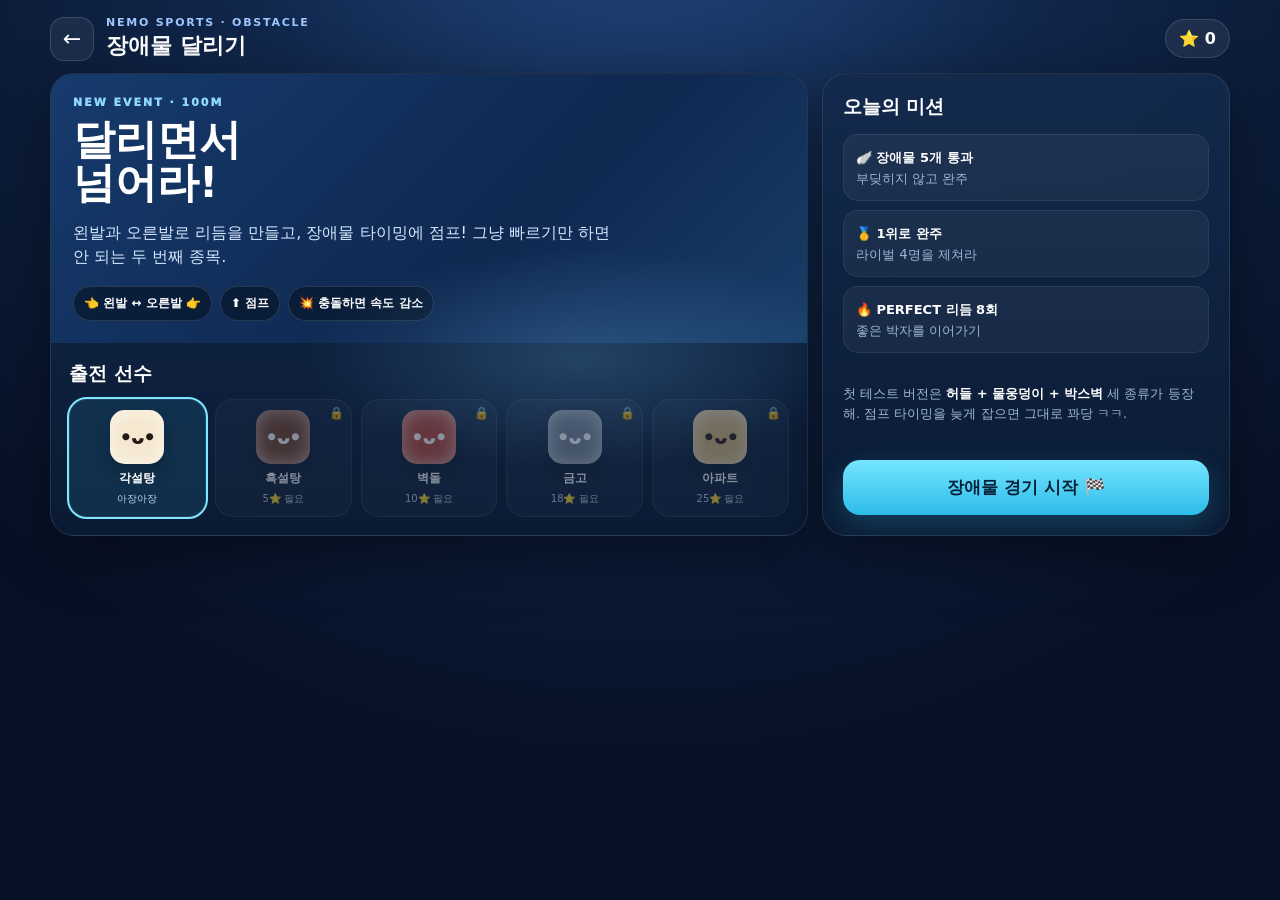
==== obstacle.html @ 3a74f4c2 "Add obstacle race event" ====
<!doctype html>
<html lang="ko">
<head>
<meta charset="utf-8">
<meta name="viewport" content="width=device-width,initial-scale=1,viewport-fit=cover,user-scalable=no">
<meta name="theme-color" content="#0b1730">
<title>네모 운동회 · 장애물 달리기</title>
<style>
*{box-sizing:border-box}html,body{margin:0;min-height:100%;font-family:Inter,system-ui,-apple-system,"Noto Sans KR",sans-serif;background:#071126;color:#fff}button{font:inherit}.wrap{min-height:100vh;background:radial-gradient(circle at 50% -20%,#264d87 0,#10264a 35%,#071126 75%);padding:16px}.shell{width:min(1180px,100%);margin:auto}.top{display:flex;align-items:center;gap:12px;margin-bottom:12px}.back{width:44px;height:44px;border:1px solid #ffffff25;background:#ffffff10;color:#fff;border-radius:14px;font-size:22px}.title small{display:block;font-size:11px;font-weight:900;letter-spacing:.16em;color:#9ec7ff}.title h1{font-size:22px;margin:2px 0 0}.stars{margin-left:auto;background:#ffffff12;border:1px solid #ffffff20;padding:9px 13px;border-radius:999px;font-weight:900}.setup{display:grid;grid-template-columns:1.3fr .7fr;gap:14px}.card{background:linear-gradient(180deg,#132a4cf0,#0b1b34f2);border:1px solid #ffffff18;border-radius:24px;box-shadow:0 18px 60px #0006;overflow:hidden}.hero{padding:22px;min-height:260px;position:relative;background:linear-gradient(135deg,#163b6d,#0f2850 60%,#183e68)}.hero:after{content:"";position:absolute;inset:auto -10% -50% 30%;height:240px;background:radial-gradient(ellipse,#77c8ff35,transparent 65%)}.eyebrow{font-size:11px;font-weight:1000;letter-spacing:.18em;color:#8fd8ff}.hero h2{font-size:42px;line-height:1.02;margin:10px 0 12px}.hero p{max-width:540px;color:#d5e6ff;line-height:1.55}.rule{display:flex;gap:8px;flex-wrap:wrap;margin-top:16px}.chip{background:#07182dbb;border:1px solid #ffffff20;border-radius:999px;padding:8px 10px;font-size:12px;font-weight:900}.chars{padding:18px}.chars h3,.side h3{margin:0 0 12px}.charGrid{display:grid;grid-template-columns:repeat(5,1fr);gap:9px}.char{position:relative;min-height:104px;border:1px solid #ffffff18;background:#ffffff0d;color:#fff;border-radius:18px;padding:10px 6px;text-align:center}.char.active{outline:2px solid #7fe6ff;background:#2a8fb72b}.char.locked{opacity:.5}.face{width:54px;height:54px;border-radius:15px;margin:0 auto 6px;display:grid;place-items:center;background:#f5e8d0;color:#251a15;font-weight:1000;font-size:18px;box-shadow:inset 0 0 18px #fff9,0 8px 16px #0003}.brick{background:#b94c3f;color:#fff}.brown{background:#7c4933;color:#fff}.safe{background:#778594;color:#fff}.apt{background:#d9b67b;color:#322}.char b{display:block;font-size:12px}.char small{font-size:10px;color:#c0d2ea}.lock{position:absolute;top:6px;right:7px;font-size:12px}.side{padding:20px;display:flex;flex-direction:column}.mission{display:grid;gap:9px;margin:2px 0 18px}.mission div{padding:12px;background:#ffffff0c;border:1px solid #ffffff13;border-radius:15px}.mission b{font-size:13px}.mission small{display:block;color:#9db6d4;margin-top:3px}.start{margin-top:auto;border:0;border-radius:17px;padding:16px;background:linear-gradient(180deg,#75e5ff,#2cbce8);color:#06213a;font-weight:1000;font-size:17px;box-shadow:0 10px 30px #3dd5ff33}.game{display:none}.game.show{display:block}.setup.hide{display:none}.gameBar{display:flex;align-items:center;gap:10px;margin-bottom:8px}.gameBar .pill{background:#ffffff12;border:1px solid #ffffff18;border-radius:13px;padding:8px 11px;font-size:12px;font-weight:900}.gameBar .timer{margin-left:auto;font-size:20px;font-weight:1000}.stage{position:relative;width:100%;aspect-ratio:16/9;background:#0b1e3a;border:1px solid #ffffff1c;border-radius:24px;overflow:hidden;box-shadow:0 18px 70px #0008}.stage canvas{width:100%;height:100%;display:block}.hud{position:absolute;inset:12px 12px auto;display:flex;gap:8px;pointer-events:none}.hudBox{background:#07182ddc;border:1px solid #ffffff1e;border-radius:13px;padding:8px 10px;min-width:88px}.hudBox span{display:block;font-size:9px;font-weight:900;letter-spacing:.12em;color:#87b9e7}.hudBox b{font-size:17px}.rank{margin-left:auto;background:#f9d95a;color:#402c00;border-radius:15px;padding:8px 13px;font-size:20px;font-weight:1000;align-self:flex-start}.msg{position:absolute;top:18%;left:50%;transform:translateX(-50%);font-weight:1000;font-size:clamp(18px,4vw,42px);text-shadow:0 4px 18px #000;white-space:nowrap;pointer-events:none}.progress{position:absolute;left:15%;right:15%;bottom:12px;height:9px;background:#07182ddd;border:1px solid #ffffff2a;border-radius:99px;overflow:hidden}.progress i{display:block;height:100%;width:0;background:linear-gradient(90deg,#69eaff,#ffe76f)}.controls{display:grid;grid-template-columns:1fr .75fr 1fr;gap:10px;margin-top:10px}.control{min-height:62px;border:1px solid #ffffff22;border-radius:18px;background:linear-gradient(180deg,#16335d,#0d2241);color:#fff;font-weight:1000;font-size:17px;box-shadow:0 6px 18px #0004}.control:active{transform:translateY(2px);filter:brightness(1.2)}.jump{background:linear-gradient(180deg,#ffd95e,#f1a930);color:#432a00}.tip{text-align:center;color:#9fb5d0;font-size:12px;margin:8px 0 0}.result{position:fixed;inset:0;background:#020711d9;display:none;place-items:center;padding:20px;z-index:20}.result.show{display:grid}.resultCard{width:min(520px,100%);background:linear-gradient(180deg,#17375f,#0b1d38);border:1px solid #ffffff22;border-radius:26px;padding:22px;box-shadow:0 30px 90px #000b}.resultCard h2{font-size:32px;margin:4px 0}.resultCard .record{font-size:48px;font-weight:1000;color:#8feaff}.summary{display:grid;grid-template-columns:repeat(3,1fr);gap:8px;margin:16px 0}.summary div{background:#ffffff0d;border:1px solid #ffffff13;border-radius:14px;padding:11px;text-align:center}.summary small{display:block;color:#9fb7d5}.summary b{font-size:18px}.actions{display:grid;grid-template-columns:1fr 1fr;gap:9px}.actions button{border:0;border-radius:15px;padding:14px;font-weight:1000}.again{background:#65dfff;color:#05233b}.home{background:#ffffff14;color:#fff}.countdown{position:absolute;inset:0;display:none;place-items:center;background:#07112655;font-size:min(18vw,120px);font-weight:1000;text-shadow:0 7px 24px #000}.countdown.show{display:grid}
@media(max-width:760px){.wrap{padding:9px}.setup{grid-template-columns:1fr}.hero{min-height:210px;padding:18px}.hero h2{font-size:34px}.charGrid{grid-template-columns:repeat(5,minmax(62px,1fr));overflow:auto}.char{min-height:93px}.face{width:48px;height:48px}.stage{aspect-ratio:10/9;border-radius:18px}.controls{grid-template-columns:1fr .8fr 1fr}.control{min-height:68px}.hud{inset:8px 8px auto}.hudBox{min-width:72px;padding:7px 8px}.rank{font-size:17px}.progress{left:9%;right:9%}.side{padding:16px}}
</style>
</head>
<body>
<div class="wrap"><div class="shell">
<header class="top"><button class="back" id="back">←</button><div class="title"><small>NEMO SPORTS · OBSTACLE</small><h1>장애물 달리기</h1></div><div class="stars">⭐ <span id="stars">0</span></div></header>
<section class="setup" id="setup">
  <div class="card"><div class="hero"><div class="eyebrow">NEW EVENT · 100M</div><h2>달리면서<br>넘어라!</h2><p>왼발과 오른발로 리듬을 만들고, 장애물 타이밍에 점프! 그냥 빠르기만 하면 안 되는 두 번째 종목.</p><div class="rule"><span class="chip">👈 왼발 ↔ 오른발 👉</span><span class="chip">⬆️ 점프</span><span class="chip">💥 충돌하면 속도 감소</span></div></div><div class="chars"><h3>출전 선수</h3><div class="charGrid" id="charGrid"></div></div></div>
  <aside class="card side"><h3>오늘의 미션</h3><div class="mission"><div><b>🪽 장애물 5개 통과</b><small>부딪히지 않고 완주</small></div><div><b>🥇 1위로 완주</b><small>라이벌 4명을 제쳐라</small></div><div><b>🔥 PERFECT 리듬 8회</b><small>좋은 박자를 이어가기</small></div></div><p style="color:#9fb7d5;line-height:1.55;font-size:13px">첫 테스트 버전은 <b style="color:#fff">허들 + 물웅덩이 + 박스벽</b> 세 종류가 등장해. 점프 타이밍을 늦게 잡으면 그대로 꽈당 ㅋㅋ.</p><button class="start" id="start">장애물 경기 시작 🏁</button></aside>
</section>
<section class="game" id="game"><div class="gameBar"><div class="pill" id="charName">각설탕</div><div class="pill">100m 장애물</div><div class="timer" id="timer">READY</div></div><div class="stage"><canvas id="c" width="1280" height="720"></canvas><div class="hud"><div class="hudBox"><span>COMBO</span><b id="combo">0</b></div><div class="hudBox"><span>SPEED</span><b id="speed">0.0</b></div><div class="hudBox"><span>CLEAR</span><b><span id="clear">0</span>/5</b></div><div class="rank" id="rank">5위</div></div><div class="msg" id="msg"></div><div class="progress"><i id="bar"></i></div><div class="countdown" id="countdown">3</div></div><div class="controls"><button class="control" id="left">👈 왼발</button><button class="control jump" id="jump">⬆️ 점프</button><button class="control" id="right">오른발 👉</button></div><p class="tip">리듬을 유지하다 장애물이 가까워지면 점프! 같은 발 연속 입력은 발 꼬임.</p></section>
</div></div>
<div class="result" id="result"><div class="resultCard"><small>🏁 장애물 경기 종료</small><h2 id="resultTitle">완주!</h2><div class="record" id="record">0.00s</div><div class="summary"><div><small>순위</small><b id="rRank">1위</b></div><div><small>장애물</small><b id="rClear">5/5</b></div><div><small>보상</small><b id="reward">+3⭐</b></div></div><div id="pb" style="text-align:center;color:#b9d4f4;margin:-5px 0 15px;font-weight:800"></div><div class="actions"><button class="again" id="again">한 판 더</button><button class="home" id="home">종목 선택</button></div></div></div>
<script>
(()=>{'use strict';
const $=s=>document.querySelector(s),C=$('#c'),ctx=C.getContext('2d');
const chars=[
 {type:'sugar',name:'각설탕',need:0,color:'#f2e5cc',desc:'아장아장'},
 {type:'brown',name:'흑설탕',need:5,color:'#80503a',desc:'타닥타닥'},
 {type:'brick',name:'벽돌',need:10,color:'#b94e41',desc:'쿵쿵'},
 {type:'safe',name:'금고',need:18,color:'#7d8997',desc:'덜컹'},
 {type:'apt',name:'아파트',need:25,color:'#d8b47a',desc:'뒤뚱'}
];
let stars=Number(localStorage.getItem('nemo-stars-100m')||0),selected=localStorage.getItem('nemo-obstacle-char')||'sugar';
$('#stars').textContent=stars;
function renderChars(){const g=$('#charGrid');g.innerHTML='';chars.forEach(ch=>{const locked=stars<ch.need,b=document.createElement('button');b.className='char '+(selected===ch.type?'active ':'')+(locked?'locked':'');b.disabled=locked;b.innerHTML=`${locked?'<span class="lock">🔒</span>':''}<div class="face ${ch.type}">•ᴗ•</div><b>${ch.name}</b><small>${locked?ch.need+'⭐ 필요':ch.desc}</small>`;b.onclick=()=>{selected=ch.type;localStorage.setItem('nemo-obstacle-char',selected);renderChars()};g.appendChild(b)})}renderChars();
const obstacles=[{m:18,t:'hurdle',h:34},{m:36,t:'puddle',h:18},{m:54,t:'box',h:38},{m:72,t:'hurdle',h:34},{m:88,t:'puddle',h:18}];
let S=null,raf=0;
function reset(){S={phase:'ready',startAt:0,now:0,last:0,player:{dist:0,speed:0,lastFoot:'',lastTap:0,combo:0,perfect:0,jumpAt:0,stumbleUntil:0,cleared:new Set(),hits:0},ais:[],finishers:[],elapsed:0,msgUntil:0,msg:'',char:chars.find(x=>x.type===selected)||chars[0]};for(let i=0;i<4;i++)S.ais.push({dist:0,speed:7.15+i*.34+Math.random()*.25,lane:i<2?i:i+1,cleared:new Set(),finish:0});updateHud()}
function showMsg(t,ms=650){S.msg=t;S.msgUntil=performance.now()+ms;$('#msg').textContent=t}
function tapFoot(foot){if(!S||S.phase!=='run')return;const p=S.player,now=performance.now();if(now<p.stumbleUntil)return;if(p.lastFoot===foot){p.combo=0;p.speed*=.46;p.stumbleUntil=now+520;showMsg('발 꼬임! 😵',700);p.lastFoot='';return}const gap=now-p.lastTap;p.lastFoot=foot;p.lastTap=now;if(gap>=165&&gap<=390){p.combo++;p.perfect++;p.speed+=.66;showMsg(p.combo>=4?'PERFECT 🔥':'GOOD!',320)}else if(gap>390){p.combo=0;p.speed+=.42}else{p.combo=Math.max(0,p.combo-1);p.speed+=.24}p.speed=Math.min(10.7,p.speed)}
function jump(){if(!S||S.phase!=='run')return;const p=S.player,now=performance.now();if(now<p.stumbleUntil||now-p.jumpAt<560)return;p.jumpAt=now;showMsg('통! 🪽',300)}
function jumpY(now){const d=720,t=(now-S.player.jumpAt)/d;if(t<0||t>1)return 0;return Math.sin(Math.PI*t)*92}
function startRace(){reset();$('#setup').classList.add('hide');$('#game').classList.add('show');$('#charName').textContent=S.char.name;let n=3;const cd=$('#countdown');cd.classList.add('show');cd.textContent=n;const int=setInterval(()=>{n--;if(n>0)cd.textContent=n;else if(n===0)cd.textContent='GO!';else{clearInterval(int);cd.classList.remove('show');S.phase='run';S.startAt=performance.now();S.last=S.startAt;cancelAnimationFrame(raf);raf=requestAnimationFrame(loop)}},650)}
function loop(now){if(!S||S.phase!=='run')return;const dt=Math.min(.034,(now-S.last)/1000||0);S.last=now;S.now=now;update(dt,now);draw(now);updateHud();if(S.phase==='run')raf=requestAnimationFrame(loop)}
function update(dt,now){const p=S.player;if(now<p.stumbleUntil)p.speed=Math.max(0,p.speed-2.8*dt);else p.speed=Math.max(0,p.speed-.40*dt);p.dist=Math.min(100,p.dist+p.speed*dt);
 const jy=jumpY(now);obstacles.forEach((o,i)=>{if(!p.cleared.has(i)&&p.dist>=o.m-.5){p.cleared.add(i);if(jy<o.h){p.hits++;p.combo=0;p.speed=Math.max(2.2,p.speed-3.1);p.stumbleUntil=now+650;showMsg(o.t==='puddle'?'첨벙! 💦':'꽈당! 💥',800)}else showMsg('넘었다! ✨',420)}});
 S.ais.forEach((a,ai)=>{if(a.finish)return;let target=a.speed+(Math.sin(now/900+ai)*.16);a.dist+=target*dt;obstacles.forEach((o,i)=>{if(!a.cleared.has(i)&&a.dist>=o.m){a.cleared.add(i);const success=Math.random()>(.19-ai*.018);if(!success)a.dist=Math.max(0,a.dist-1.4),a.speed=Math.max(6.6,a.speed-.18)}});if(a.dist>=100){a.dist=100;a.finish=now;S.finishers.push({kind:'ai',i,time:(now-S.startAt)/1000})}});
 if(p.dist>=100){S.phase='finish';S.elapsed=(now-S.startAt)/1000;S.finishers.push({kind:'me',time:S.elapsed});finishRace()}}
function rankNow(){const d=[S.player.dist,...S.ais.map(a=>a.dist)].sort((a,b)=>b-a);return d.indexOf(S.player.dist)+1}
function updateHud(){if(!S)return;$('#combo').textContent=S.player.combo;$('#speed').textContent=S.player.speed.toFixed(1);$('#clear').textContent=Math.max(0,S.player.cleared.size-S.player.hits);$('#rank').textContent=rankNow()+'위';$('#bar').style.width=Math.min(100,S.player.dist)+'%';$('#timer').textContent=S.phase==='run'?((performance.now()-S.startAt)/1000).toFixed(2)+'s':S.phase==='finish'?S.elapsed.toFixed(2)+'s':'READY';if(performance.now()>S.msgUntil)$('#msg').textContent=''}
function finishRace(){draw(performance.now());updateHud();const rank=1+S.ais.filter(a=>a.finish&&a.finish<S.startAt+S.elapsed*1000).length,clean=S.player.hits===0;let reward=rank===1?3:rank===2?2:1;if(clean)reward++;stars+=reward;localStorage.setItem('nemo-stars-100m',String(stars));$('#stars').textContent=stars;const key='nemo-obstacle-pb-'+selected,old=Number(localStorage.getItem(key)||0),isPB=!old||S.elapsed<old;if(isPB)localStorage.setItem(key,String(S.elapsed));$('#resultTitle').textContent=rank===1?'우승! 🏆':rank+'위 완주!';$('#record').textContent=S.elapsed.toFixed(2)+'s';$('#rRank').textContent=rank+'위';$('#rClear').textContent=(5-S.player.hits)+'/5';$('#reward').textContent='+'+reward+'⭐';$('#pb').textContent=isPB?'✨ NEW BEST!':old?'개인 최고 '+old.toFixed(2)+'s':'';setTimeout(()=>$('#result').classList.add('show'),600)}
function rr(x,y,w,h,r){const q=Math.min(r,w/2,h/2);ctx.beginPath();ctx.roundRect?ctx.roundRect(x,y,w,h,q):(ctx.rect(x,y,w,h));}
function cloud(x,y,s){ctx.save();ctx.translate(x,y);ctx.scale(s,s);ctx.fillStyle='#ffffffc8';for(const [a,b,r] of [[0,0,25],[28,5,20],[-26,8,18],[7,-14,19]]){ctx.beginPath();ctx.arc(a,b,r,0,7);ctx.fill()}ctx.restore()}
function stadium(cam){const g=ctx.createLinearGradient(0,0,0,720);g.addColorStop(0,'#70c8ff');g.addColorStop(.55,'#bce8ff');g.addColorStop(.56,'#d8eddf');g.addColorStop(1,'#55929a');ctx.fillStyle=g;ctx.fillRect(0,0,1280,720);cloud(160-(cam*.08%1400),105,1.1);cloud(780-(cam*.05%1400),75,.75);cloud(1120-(cam*.09%1400),145,.9);
 ctx.fillStyle='#7498a5';ctx.beginPath();ctx.moveTo(0,290);for(let x=0;x<=1280;x+=100)ctx.lineTo(x,245+Math.sin((x+cam*.1)/180)*22);ctx.lineTo(1280,390);ctx.lineTo(0,390);ctx.fill();
 ctx.fillStyle='#17344e';ctx.fillRect(0,275,1280,180);ctx.fillStyle='#234d70';ctx.fillRect(0,292,1280,130);for(let row=0;row<5;row++)for(let x=0;x<1280;x+=18){const hue=((x/18+row*3)%5);ctx.fillStyle=['#f9d85d','#63d7ef','#ff7f77','#f4f5ff','#8be093'][hue]+'cc';ctx.fillRect(x+((row%2)*8),310+row*20,7,7)}
 ctx.fillStyle='#102940';ctx.fillRect(0,420,1280,26);ctx.fillStyle='#e9f5ff';for(let x=-120-(cam*.45%220);x<1300;x+=220){rr(x,425,150,16,7);ctx.fill()}ctx.fillStyle='#3f746c';ctx.fillRect(0,446,1280,40)}
function track(cam){ctx.fillStyle='#c85f55';ctx.fillRect(0,486,1280,234);for(let i=0;i<6;i++){const y=492+i*42;ctx.strokeStyle='#fff9';ctx.lineWidth=2;ctx.beginPath();ctx.moveTo(0,y);ctx.lineTo(1280,y);ctx.stroke()}ctx.fillStyle='#9f453e';ctx.fillRect(0,704,1280,16);ctx.globalAlpha=.16;ctx.fillStyle='#fff';for(let x=-(cam%50);x<1280;x+=50)ctx.fillRect(x,486,1,218);ctx.globalAlpha=1}
function worldX(m){const cam=S?S.player.dist:0;return 350+(m-cam)*38}
function drawObstacle(o){const x=worldX(o.m),laneY=610;if(x<-80||x>1360)return;ctx.save();ctx.translate(x,laneY);if(o.t==='hurdle'){ctx.strokeStyle='#e8f3ff';ctx.lineWidth=7;ctx.beginPath();ctx.moveTo(-24,0);ctx.lineTo(-22,-43);ctx.lineTo(24,-43);ctx.lineTo(25,0);ctx.stroke();ctx.fillStyle='#ff5e58';ctx.fillRect(-27,-48,54,9)}else if(o.t==='puddle'){ctx.fillStyle='#58c8ff99';ctx.beginPath();ctx.ellipse(0,1,43,10,0,0,7);ctx.fill();ctx.strokeStyle='#b8ebff';ctx.lineWidth=2;ctx.stroke()}else{ctx.fillStyle='#efb85d';rr(-27,-45,54,45,6);ctx.fill();ctx.strokeStyle='#a86d2d';ctx.lineWidth=3;ctx.stroke();ctx.fillStyle='#7f4d1f';ctx.fillRect(-3,-45,6,45)}ctx.restore()}
function drawChar(type,x,y,scale,phase,jump,stumble,isMe){ctx.save();ctx.translate(x,y-jump);const wob=isMe?Math.sin(phase)*.035:Math.sin(phase*.7)*.025;ctx.rotate(stumble?1.18:wob);const body=type==='apt'?{w:48,h:78,r:9}:type==='brick'?{w:70,h:42,r:8}:type==='safe'?{w:62,h:61,r:11}:{w:58,h:55,r:14};const ch=chars.find(c=>c.type===type)||chars[0],w=body.w*scale,h=body.h*scale;const step=Math.sin(phase)*11*scale;
 ctx.fillStyle='#0004';ctx.beginPath();ctx.ellipse(0,h*.55+jump*.05,w*.48,6*scale,0,0,7);ctx.fill();ctx.strokeStyle='#171719';ctx.lineWidth=4.5*scale;ctx.lineCap='round';const legY=h*.38;for(const s of [-1,1]){ctx.beginPath();ctx.moveTo(s*w*.19,legY);ctx.lineTo(s*w*.18+s*step,h*.55);ctx.stroke();ctx.fillStyle='#111';ctx.beginPath();ctx.ellipse(s*w*.18+s*step,h*.57,7*scale,4.5*scale,0,0,7);ctx.fill();ctx.beginPath();ctx.moveTo(s*w*.48,-h*.03);ctx.lineTo(s*w*.55-s*step*.75,h*.10);ctx.stroke();ctx.beginPath();ctx.arc(s*w*.55-s*step*.75,h*.10,5.2*scale,0,7);ctx.fill()}
 ctx.fillStyle=ch.color;rr(-w/2,-h/2,w,h,body.r*scale);ctx.fill();if(type==='sugar'){ctx.globalAlpha=.35;ctx.fillStyle='#fff';for(let i=0;i<16;i++){const px=((i*29)%50-25)*scale,py=((i*17)%44-22)*scale;ctx.fillRect(px,py,1.5*scale,1.5*scale)}ctx.globalAlpha=1}else if(type==='brick'){ctx.strokeStyle='#85362f';ctx.lineWidth=2;ctx.beginPath();ctx.moveTo(-w/2+5,0);ctx.lineTo(w/2-5,0);ctx.moveTo(0,-h/2+4);ctx.lineTo(0,0);ctx.stroke()}else if(type==='safe'){ctx.strokeStyle='#cbd3dc';ctx.lineWidth=2;ctx.beginPath();ctx.arc(0,2,12*scale,0,7);ctx.stroke();ctx.beginPath();ctx.moveTo(-8*scale,2);ctx.lineTo(8*scale,2);ctx.moveTo(0,-6*scale);ctx.lineTo(0,10*scale);ctx.stroke()}else if(type==='apt'){ctx.fillStyle='#8aa5b3';for(let yy=-23;yy<28;yy+=18)for(let xx=-12;xx<=12;xx+=12)ctx.fillRect(xx*scale,yy*scale,6*scale,8*scale)}
 ctx.fillStyle='#1b1a1b';ctx.beginPath();ctx.ellipse(-w*.16,-h*.07,3.4*scale,5.2*scale,0,0,7);ctx.ellipse(w*.16,-h*.07,3.4*scale,5.2*scale,0,0,7);ctx.fill();ctx.strokeStyle='#5a2d31';ctx.lineWidth=2*scale;ctx.beginPath();ctx.arc(0,h*.10,8*scale,.15*Math.PI,.85*Math.PI);ctx.stroke();if(type==='sugar'){ctx.fillStyle='#ff8e96aa';ctx.beginPath();ctx.ellipse(-w*.28,h*.06,4*scale,2.5*scale,0,0,7);ctx.ellipse(w*.28,h*.06,4*scale,2.5*scale,0,0,7);ctx.fill()}if(isMe){ctx.fillStyle='#ffe66d';ctx.font=`900 ${11*scale}px system-ui`;ctx.textAlign='center';ctx.fillText('YOU',0,-h*.68)}ctx.restore()}
function draw(now){const cam=S?S.player.dist*38:0;stadium(cam);track(cam);obstacles.forEach(drawObstacle);if(!S)return;const lanes=[520,556,592,628,664];S.ais.forEach((a,i)=>drawChar(chars[(i+1)%chars.length].type,worldX(a.dist),lanes[a.lane],.72,now/105+i,0,0,false));const jy=jumpY(now),hurt=now<S.player.stumbleUntil;drawChar(S.char.type,350,lanes[2],.92,now/90,jy,hurt,true);const finishX=worldX(100);if(finishX>-40&&finishX<1320){ctx.strokeStyle='#fff';ctx.lineWidth=8;ctx.beginPath();ctx.moveTo(finishX,486);ctx.lineTo(finishX,704);ctx.stroke();for(let y=490;y<704;y+=18){ctx.fillStyle=((y/18)%2)?'#111':'#fff';ctx.fillRect(finishX-22,y,22,18);ctx.fillStyle=((y/18)%2)?'#fff':'#111';ctx.fillRect(finishX,y,22,18)}}}
$('#left').addEventListener('pointerdown',e=>{e.preventDefault();tapFoot('L')});$('#right').addEventListener('pointerdown',e=>{e.preventDefault();tapFoot('R')});$('#jump').addEventListener('pointerdown',e=>{e.preventDefault();jump()});window.addEventListener('keydown',e=>{if(e.code==='ArrowLeft'||e.code==='KeyA')tapFoot('L');if(e.code==='ArrowRight'||e.code==='KeyD')tapFoot('R');if(e.code==='Space'||e.code==='ArrowUp')jump()});
$('#start').onclick=startRace;$('#again').onclick=()=>{$('#result').classList.remove('show');startRace()};$('#back').onclick=()=>location.href='./';$('#home').onclick=()=>location.href='./';draw(performance.now());
})();
</script>
</body></html>
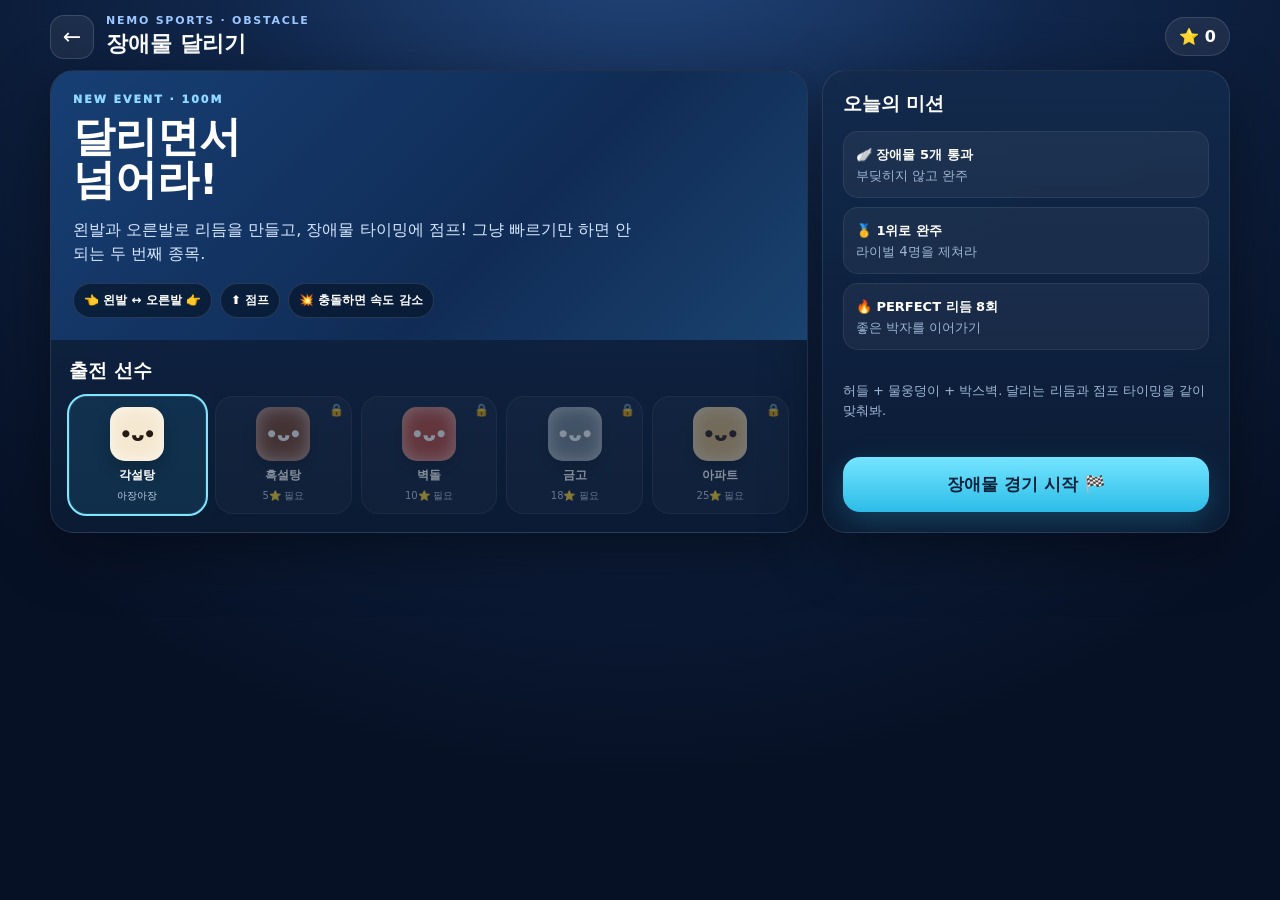
==== commit 847ae6fc: "Stabilize obstacle race controls and loop" ====
--- a/obstacle.html
+++ b/obstacle.html
@@ -6,8 +6,8 @@
 <meta name="theme-color" content="#0b1730">
 <title>네모 운동회 · 장애물 달리기</title>
 <style>
-*{box-sizing:border-box}html,body{margin:0;min-height:100%;font-family:Inter,system-ui,-apple-system,"Noto Sans KR",sans-serif;background:#071126;color:#fff}button{font:inherit}.wrap{min-height:100vh;background:radial-gradient(circle at 50% -20%,#264d87 0,#10264a 35%,#071126 75%);padding:16px}.shell{width:min(1180px,100%);margin:auto}.top{display:flex;align-items:center;gap:12px;margin-bottom:12px}.back{width:44px;height:44px;border:1px solid #ffffff25;background:#ffffff10;color:#fff;border-radius:14px;font-size:22px}.title small{display:block;font-size:11px;font-weight:900;letter-spacing:.16em;color:#9ec7ff}.title h1{font-size:22px;margin:2px 0 0}.stars{margin-left:auto;background:#ffffff12;border:1px solid #ffffff20;padding:9px 13px;border-radius:999px;font-weight:900}.setup{display:grid;grid-template-columns:1.3fr .7fr;gap:14px}.card{background:linear-gradient(180deg,#132a4cf0,#0b1b34f2);border:1px solid #ffffff18;border-radius:24px;box-shadow:0 18px 60px #0006;overflow:hidden}.hero{padding:22px;min-height:260px;position:relative;background:linear-gradient(135deg,#163b6d,#0f2850 60%,#183e68)}.hero:after{content:"";position:absolute;inset:auto -10% -50% 30%;height:240px;background:radial-gradient(ellipse,#77c8ff35,transparent 65%)}.eyebrow{font-size:11px;font-weight:1000;letter-spacing:.18em;color:#8fd8ff}.hero h2{font-size:42px;line-height:1.02;margin:10px 0 12px}.hero p{max-width:540px;color:#d5e6ff;line-height:1.55}.rule{display:flex;gap:8px;flex-wrap:wrap;margin-top:16px}.chip{background:#07182dbb;border:1px solid #ffffff20;border-radius:999px;padding:8px 10px;font-size:12px;font-weight:900}.chars{padding:18px}.chars h3,.side h3{margin:0 0 12px}.charGrid{display:grid;grid-template-columns:repeat(5,1fr);gap:9px}.char{position:relative;min-height:104px;border:1px solid #ffffff18;background:#ffffff0d;color:#fff;border-radius:18px;padding:10px 6px;text-align:center}.char.active{outline:2px solid #7fe6ff;background:#2a8fb72b}.char.locked{opacity:.5}.face{width:54px;height:54px;border-radius:15px;margin:0 auto 6px;display:grid;place-items:center;background:#f5e8d0;color:#251a15;font-weight:1000;font-size:18px;box-shadow:inset 0 0 18px #fff9,0 8px 16px #0003}.brick{background:#b94c3f;color:#fff}.brown{background:#7c4933;color:#fff}.safe{background:#778594;color:#fff}.apt{background:#d9b67b;color:#322}.char b{display:block;font-size:12px}.char small{font-size:10px;color:#c0d2ea}.lock{position:absolute;top:6px;right:7px;font-size:12px}.side{padding:20px;display:flex;flex-direction:column}.mission{display:grid;gap:9px;margin:2px 0 18px}.mission div{padding:12px;background:#ffffff0c;border:1px solid #ffffff13;border-radius:15px}.mission b{font-size:13px}.mission small{display:block;color:#9db6d4;margin-top:3px}.start{margin-top:auto;border:0;border-radius:17px;padding:16px;background:linear-gradient(180deg,#75e5ff,#2cbce8);color:#06213a;font-weight:1000;font-size:17px;box-shadow:0 10px 30px #3dd5ff33}.game{display:none}.game.show{display:block}.setup.hide{display:none}.gameBar{display:flex;align-items:center;gap:10px;margin-bottom:8px}.gameBar .pill{background:#ffffff12;border:1px solid #ffffff18;border-radius:13px;padding:8px 11px;font-size:12px;font-weight:900}.gameBar .timer{margin-left:auto;font-size:20px;font-weight:1000}.stage{position:relative;width:100%;aspect-ratio:16/9;background:#0b1e3a;border:1px solid #ffffff1c;border-radius:24px;overflow:hidden;box-shadow:0 18px 70px #0008}.stage canvas{width:100%;height:100%;display:block}.hud{position:absolute;inset:12px 12px auto;display:flex;gap:8px;pointer-events:none}.hudBox{background:#07182ddc;border:1px solid #ffffff1e;border-radius:13px;padding:8px 10px;min-width:88px}.hudBox span{display:block;font-size:9px;font-weight:900;letter-spacing:.12em;color:#87b9e7}.hudBox b{font-size:17px}.rank{margin-left:auto;background:#f9d95a;color:#402c00;border-radius:15px;padding:8px 13px;font-size:20px;font-weight:1000;align-self:flex-start}.msg{position:absolute;top:18%;left:50%;transform:translateX(-50%);font-weight:1000;font-size:clamp(18px,4vw,42px);text-shadow:0 4px 18px #000;white-space:nowrap;pointer-events:none}.progress{position:absolute;left:15%;right:15%;bottom:12px;height:9px;background:#07182ddd;border:1px solid #ffffff2a;border-radius:99px;overflow:hidden}.progress i{display:block;height:100%;width:0;background:linear-gradient(90deg,#69eaff,#ffe76f)}.controls{display:grid;grid-template-columns:1fr .75fr 1fr;gap:10px;margin-top:10px}.control{min-height:62px;border:1px solid #ffffff22;border-radius:18px;background:linear-gradient(180deg,#16335d,#0d2241);color:#fff;font-weight:1000;font-size:17px;box-shadow:0 6px 18px #0004}.control:active{transform:translateY(2px);filter:brightness(1.2)}.jump{background:linear-gradient(180deg,#ffd95e,#f1a930);color:#432a00}.tip{text-align:center;color:#9fb5d0;font-size:12px;margin:8px 0 0}.result{position:fixed;inset:0;background:#020711d9;display:none;place-items:center;padding:20px;z-index:20}.result.show{display:grid}.resultCard{width:min(520px,100%);background:linear-gradient(180deg,#17375f,#0b1d38);border:1px solid #ffffff22;border-radius:26px;padding:22px;box-shadow:0 30px 90px #000b}.resultCard h2{font-size:32px;margin:4px 0}.resultCard .record{font-size:48px;font-weight:1000;color:#8feaff}.summary{display:grid;grid-template-columns:repeat(3,1fr);gap:8px;margin:16px 0}.summary div{background:#ffffff0d;border:1px solid #ffffff13;border-radius:14px;padding:11px;text-align:center}.summary small{display:block;color:#9fb7d5}.summary b{font-size:18px}.actions{display:grid;grid-template-columns:1fr 1fr;gap:9px}.actions button{border:0;border-radius:15px;padding:14px;font-weight:1000}.again{background:#65dfff;color:#05233b}.home{background:#ffffff14;color:#fff}.countdown{position:absolute;inset:0;display:none;place-items:center;background:#07112655;font-size:min(18vw,120px);font-weight:1000;text-shadow:0 7px 24px #000}.countdown.show{display:grid}
-@media(max-width:760px){.wrap{padding:9px}.setup{grid-template-columns:1fr}.hero{min-height:210px;padding:18px}.hero h2{font-size:34px}.charGrid{grid-template-columns:repeat(5,minmax(62px,1fr));overflow:auto}.char{min-height:93px}.face{width:48px;height:48px}.stage{aspect-ratio:10/9;border-radius:18px}.controls{grid-template-columns:1fr .8fr 1fr}.control{min-height:68px}.hud{inset:8px 8px auto}.hudBox{min-width:72px;padding:7px 8px}.rank{font-size:17px}.progress{left:9%;right:9%}.side{padding:16px}}
+*{box-sizing:border-box}html,body{margin:0;min-height:100%;font-family:Inter,system-ui,-apple-system,"Noto Sans KR",sans-serif;background:#071126;color:#fff;touch-action:manipulation}button{font:inherit;-webkit-tap-highlight-color:transparent}.wrap{min-height:100vh;background:radial-gradient(circle at 50% -20%,#274f8a 0,#10264a 36%,#071126 76%);padding:14px}.shell{width:min(1180px,100%);margin:auto}.top{display:flex;align-items:center;gap:12px;margin-bottom:11px}.back{width:44px;height:44px;border:1px solid #ffffff25;background:#ffffff10;color:#fff;border-radius:14px;font-size:22px}.title small{display:block;font-size:11px;font-weight:900;letter-spacing:.16em;color:#9ec7ff}.title h1{font-size:22px;margin:2px 0 0}.stars{margin-left:auto;background:#ffffff12;border:1px solid #ffffff20;padding:9px 13px;border-radius:999px;font-weight:900}.setup{display:grid;grid-template-columns:1.3fr .7fr;gap:14px}.card{background:linear-gradient(180deg,#132a4cf0,#0b1b34f2);border:1px solid #ffffff18;border-radius:24px;box-shadow:0 18px 60px #0006;overflow:hidden}.hero{padding:22px;min-height:250px;position:relative;background:linear-gradient(135deg,#173f74,#102c56 60%,#1a436f)}.eyebrow{font-size:11px;font-weight:1000;letter-spacing:.18em;color:#8fd8ff}.hero h2{font-size:42px;line-height:1.02;margin:10px 0 12px}.hero p{max-width:560px;color:#d5e6ff;line-height:1.55}.rule{display:flex;gap:8px;flex-wrap:wrap;margin-top:16px}.chip{background:#07182dbb;border:1px solid #ffffff20;border-radius:999px;padding:8px 10px;font-size:12px;font-weight:900}.chars{padding:18px}.chars h3,.side h3{margin:0 0 12px}.charGrid{display:grid;grid-template-columns:repeat(5,1fr);gap:9px}.char{position:relative;min-height:104px;border:1px solid #ffffff18;background:#ffffff0d;color:#fff;border-radius:18px;padding:10px 6px;text-align:center}.char.active{outline:2px solid #7fe6ff;background:#2a8fb72b}.char.locked{opacity:.5}.face{width:54px;height:54px;border-radius:15px;margin:0 auto 6px;display:grid;place-items:center;background:#f5e8d0;color:#251a15;font-weight:1000;font-size:18px;box-shadow:inset 0 0 18px #fff9,0 8px 16px #0003}.brick{background:#b94c3f;color:#fff}.brown{background:#7c4933;color:#fff}.safe{background:#778594;color:#fff}.apt{background:#d9b67b;color:#322}.char b{display:block;font-size:12px}.char small{font-size:10px;color:#c0d2ea}.lock{position:absolute;top:6px;right:7px;font-size:12px}.side{padding:20px;display:flex;flex-direction:column}.mission{display:grid;gap:9px;margin:2px 0 18px}.mission div{padding:12px;background:#ffffff0c;border:1px solid #ffffff13;border-radius:15px}.mission b{font-size:13px}.mission small{display:block;color:#9db6d4;margin-top:3px}.start{margin-top:auto;border:0;border-radius:17px;padding:16px;background:linear-gradient(180deg,#75e5ff,#2cbce8);color:#06213a;font-weight:1000;font-size:17px;box-shadow:0 10px 30px #3dd5ff33}.game{display:none}.game.show{display:block}.setup.hide{display:none}.gameBar{display:flex;align-items:center;gap:10px;margin-bottom:8px}.pill{background:#ffffff12;border:1px solid #ffffff18;border-radius:13px;padding:8px 11px;font-size:12px;font-weight:900}.timer{margin-left:auto;font-size:20px;font-weight:1000}.stage{position:relative;width:100%;aspect-ratio:16/9;background:#0b1e3a;border:1px solid #ffffff1c;border-radius:24px;overflow:hidden;box-shadow:0 18px 70px #0008}.stage canvas{width:100%;height:100%;display:block}.hud{position:absolute;inset:12px 12px auto;display:flex;gap:8px;pointer-events:none}.hudBox{background:#07182de6;border:1px solid #ffffff1e;border-radius:13px;padding:8px 10px;min-width:84px}.hudBox span{display:block;font-size:9px;font-weight:900;letter-spacing:.12em;color:#87b9e7}.hudBox b{font-size:17px}.inputBox b{color:#7fe6ff}.rank{margin-left:auto;background:#f9d95a;color:#402c00;border-radius:15px;padding:8px 13px;font-size:20px;font-weight:1000;align-self:flex-start}.msg{position:absolute;top:18%;left:50%;transform:translateX(-50%);font-weight:1000;font-size:clamp(18px,4vw,38px);text-shadow:0 4px 18px #000;white-space:nowrap;pointer-events:none;opacity:0;transition:opacity .15s}.msg.show{opacity:1}.progress{position:absolute;left:15%;right:15%;bottom:12px;height:9px;background:#07182ddd;border:1px solid #ffffff2a;border-radius:99px;overflow:hidden}.progress i{display:block;height:100%;width:0;background:linear-gradient(90deg,#69eaff,#ffe76f)}.controls{display:grid;grid-template-columns:1fr .78fr 1fr;gap:10px;margin-top:10px}.control{min-height:68px;border:1px solid #ffffff25;border-radius:18px;background:linear-gradient(180deg,#173861,#0d2342);color:#fff;font-weight:1000;font-size:17px;box-shadow:0 8px 20px #0005,inset 0 1px #ffffff16;transition:transform .06s,filter .06s,box-shadow .06s}.control.press,.control:active{transform:translateY(4px) scale(.97);filter:brightness(1.55);box-shadow:0 2px 8px #0005,inset 0 0 0 3px #83e9ff,inset 0 0 22px #57d7ff88}.jump{background:linear-gradient(180deg,#ffd95e,#f1a930);color:#432a00}.jump.press,.jump:active{box-shadow:0 2px 8px #0005,inset 0 0 0 3px #fff5a8,inset 0 0 25px #fff3a988}.control.next{outline:3px solid #73e7ff;box-shadow:0 0 0 4px #73e7ff22,0 8px 20px #0005}.tip{text-align:center;color:#9fb5d0;font-size:12px;margin:8px 0 0}.countdown{position:absolute;inset:0;display:none;place-items:center;background:#07112655;font-size:min(18vw,120px);font-weight:1000;text-shadow:0 7px 24px #000;z-index:4}.countdown.show{display:grid}.result{position:fixed;inset:0;background:#020711df;display:none;place-items:center;padding:20px;z-index:20}.result.show{display:grid}.resultCard{width:min(520px,100%);background:linear-gradient(180deg,#17375f,#0b1d38);border:1px solid #ffffff22;border-radius:26px;padding:22px;box-shadow:0 30px 90px #000b}.resultCard h2{font-size:32px;margin:4px 0}.record{font-size:48px;font-weight:1000;color:#8feaff}.summary{display:grid;grid-template-columns:repeat(3,1fr);gap:8px;margin:16px 0}.summary div{background:#ffffff0d;border:1px solid #ffffff13;border-radius:14px;padding:11px;text-align:center}.summary small{display:block;color:#9fb7d5}.summary b{font-size:18px}.actions{display:grid;grid-template-columns:1fr 1fr;gap:9px}.actions button{border:0;border-radius:15px;padding:14px;font-weight:1000}.again{background:#65dfff;color:#05233b}.home{background:#ffffff14;color:#fff}
+@media(max-width:760px){.wrap{padding:8px}.setup{grid-template-columns:1fr}.hero{min-height:210px;padding:18px}.hero h2{font-size:34px}.charGrid{grid-template-columns:repeat(5,minmax(62px,1fr));overflow:auto}.char{min-height:93px}.face{width:48px;height:48px}.stage{aspect-ratio:10/9;border-radius:18px}.controls{grid-template-columns:1fr .82fr 1fr}.control{min-height:72px}.hud{inset:8px 8px auto;gap:5px}.hudBox{min-width:62px;padding:7px 7px}.hudBox b{font-size:15px}.rank{font-size:17px;padding:8px 10px}.progress{left:9%;right:9%}.side{padding:16px}.inputBox{display:none}}
 </style>
 </head>
 <body>
@@ -15,14 +15,14 @@
 <header class="top"><button class="back" id="back">←</button><div class="title"><small>NEMO SPORTS · OBSTACLE</small><h1>장애물 달리기</h1></div><div class="stars">⭐ <span id="stars">0</span></div></header>
 <section class="setup" id="setup">
   <div class="card"><div class="hero"><div class="eyebrow">NEW EVENT · 100M</div><h2>달리면서<br>넘어라!</h2><p>왼발과 오른발로 리듬을 만들고, 장애물 타이밍에 점프! 그냥 빠르기만 하면 안 되는 두 번째 종목.</p><div class="rule"><span class="chip">👈 왼발 ↔ 오른발 👉</span><span class="chip">⬆️ 점프</span><span class="chip">💥 충돌하면 속도 감소</span></div></div><div class="chars"><h3>출전 선수</h3><div class="charGrid" id="charGrid"></div></div></div>
-  <aside class="card side"><h3>오늘의 미션</h3><div class="mission"><div><b>🪽 장애물 5개 통과</b><small>부딪히지 않고 완주</small></div><div><b>🥇 1위로 완주</b><small>라이벌 4명을 제쳐라</small></div><div><b>🔥 PERFECT 리듬 8회</b><small>좋은 박자를 이어가기</small></div></div><p style="color:#9fb7d5;line-height:1.55;font-size:13px">첫 테스트 버전은 <b style="color:#fff">허들 + 물웅덩이 + 박스벽</b> 세 종류가 등장해. 점프 타이밍을 늦게 잡으면 그대로 꽈당 ㅋㅋ.</p><button class="start" id="start">장애물 경기 시작 🏁</button></aside>
+  <aside class="card side"><h3>오늘의 미션</h3><div class="mission"><div><b>🪽 장애물 5개 통과</b><small>부딪히지 않고 완주</small></div><div><b>🥇 1위로 완주</b><small>라이벌 4명을 제쳐라</small></div><div><b>🔥 PERFECT 리듬 8회</b><small>좋은 박자를 이어가기</small></div></div><p style="color:#9fb7d5;line-height:1.55;font-size:13px">허들 + 물웅덩이 + 박스벽. 달리는 리듬과 점프 타이밍을 같이 맞춰봐.</p><button class="start" id="start">장애물 경기 시작 🏁</button></aside>
 </section>
-<section class="game" id="game"><div class="gameBar"><div class="pill" id="charName">각설탕</div><div class="pill">100m 장애물</div><div class="timer" id="timer">READY</div></div><div class="stage"><canvas id="c" width="1280" height="720"></canvas><div class="hud"><div class="hudBox"><span>COMBO</span><b id="combo">0</b></div><div class="hudBox"><span>SPEED</span><b id="speed">0.0</b></div><div class="hudBox"><span>CLEAR</span><b><span id="clear">0</span>/5</b></div><div class="rank" id="rank">5위</div></div><div class="msg" id="msg"></div><div class="progress"><i id="bar"></i></div><div class="countdown" id="countdown">3</div></div><div class="controls"><button class="control" id="left">👈 왼발</button><button class="control jump" id="jump">⬆️ 점프</button><button class="control" id="right">오른발 👉</button></div><p class="tip">리듬을 유지하다 장애물이 가까워지면 점프! 같은 발 연속 입력은 발 꼬임.</p></section>
+<section class="game" id="game"><div class="gameBar"><div class="pill" id="charName">각설탕</div><div class="pill">100m 장애물</div><div class="timer" id="timer">READY</div></div><div class="stage"><canvas id="c" width="1280" height="720"></canvas><div class="hud"><div class="hudBox"><span>COMBO</span><b id="combo">0</b></div><div class="hudBox"><span>SPEED</span><b id="speed">0.0</b></div><div class="hudBox"><span>CLEAR</span><b><span id="clear">0</span>/5</b></div><div class="hudBox inputBox"><span>INPUT</span><b id="input">-</b></div><div class="rank" id="rank">5위</div></div><div class="msg" id="msg"></div><div class="progress"><i id="bar"></i></div><div class="countdown" id="countdown">3</div></div><div class="controls"><button class="control" id="left">👈 왼발</button><button class="control jump" id="jump">⬆️ 점프</button><button class="control" id="right">오른발 👉</button></div><p class="tip">버튼이 눌리면 바로 밝게 번쩍여. 왼발↔오른발 리듬을 유지하다 장애물이 오면 점프!</p></section>
 </div></div>
 <div class="result" id="result"><div class="resultCard"><small>🏁 장애물 경기 종료</small><h2 id="resultTitle">완주!</h2><div class="record" id="record">0.00s</div><div class="summary"><div><small>순위</small><b id="rRank">1위</b></div><div><small>장애물</small><b id="rClear">5/5</b></div><div><small>보상</small><b id="reward">+3⭐</b></div></div><div id="pb" style="text-align:center;color:#b9d4f4;margin:-5px 0 15px;font-weight:800"></div><div class="actions"><button class="again" id="again">한 판 더</button><button class="home" id="home">종목 선택</button></div></div></div>
 <script>
 (()=>{'use strict';
-const $=s=>document.querySelector(s),C=$('#c'),ctx=C.getContext('2d');
+const $=s=>document.querySelector(s),C=$('#c'),ctx=C.getContext('2d'),W=1280,H=720;
 const chars=[
  {type:'sugar',name:'각설탕',need:0,color:'#f2e5cc',desc:'아장아장'},
  {type:'brown',name:'흑설탕',need:5,color:'#80503a',desc:'타닥타닥'},
@@ -30,41 +30,45 @@
  {type:'safe',name:'금고',need:18,color:'#7d8997',desc:'덜컹'},
  {type:'apt',name:'아파트',need:25,color:'#d8b47a',desc:'뒤뚱'}
 ];
-let stars=Number(localStorage.getItem('nemo-stars-100m')||0),selected=localStorage.getItem('nemo-obstacle-char')||'sugar';
-$('#stars').textContent=stars;
+const params=new URLSearchParams(location.search),queryChar=params.get('char');
+let stars=Number(localStorage.getItem('nemo-stars-100m')||0),selected=queryChar||localStorage.getItem('nemo-obstacle-char')||'sugar';
+if(!chars.some(c=>c.type===selected&&stars>=c.need))selected='sugar';
+localStorage.setItem('nemo-obstacle-char',selected);$('#stars').textContent=stars;
 function renderChars(){const g=$('#charGrid');g.innerHTML='';chars.forEach(ch=>{const locked=stars<ch.need,b=document.createElement('button');b.className='char '+(selected===ch.type?'active ':'')+(locked?'locked':'');b.disabled=locked;b.innerHTML=`${locked?'<span class="lock">🔒</span>':''}<div class="face ${ch.type}">•ᴗ•</div><b>${ch.name}</b><small>${locked?ch.need+'⭐ 필요':ch.desc}</small>`;b.onclick=()=>{selected=ch.type;localStorage.setItem('nemo-obstacle-char',selected);renderChars()};g.appendChild(b)})}renderChars();
-const obstacles=[{m:18,t:'hurdle',h:34},{m:36,t:'puddle',h:18},{m:54,t:'box',h:38},{m:72,t:'hurdle',h:34},{m:88,t:'puddle',h:18}];
-let S=null,raf=0;
-function reset(){S={phase:'ready',startAt:0,now:0,last:0,player:{dist:0,speed:0,lastFoot:'',lastTap:0,combo:0,perfect:0,jumpAt:0,stumbleUntil:0,cleared:new Set(),hits:0},ais:[],finishers:[],elapsed:0,msgUntil:0,msg:'',char:chars.find(x=>x.type===selected)||chars[0]};for(let i=0;i<4;i++)S.ais.push({dist:0,speed:7.15+i*.34+Math.random()*.25,lane:i<2?i:i+1,cleared:new Set(),finish:0});updateHud()}
-function showMsg(t,ms=650){S.msg=t;S.msgUntil=performance.now()+ms;$('#msg').textContent=t}
-function tapFoot(foot){if(!S||S.phase!=='run')return;const p=S.player,now=performance.now();if(now<p.stumbleUntil)return;if(p.lastFoot===foot){p.combo=0;p.speed*=.46;p.stumbleUntil=now+520;showMsg('발 꼬임! 😵',700);p.lastFoot='';return}const gap=now-p.lastTap;p.lastFoot=foot;p.lastTap=now;if(gap>=165&&gap<=390){p.combo++;p.perfect++;p.speed+=.66;showMsg(p.combo>=4?'PERFECT 🔥':'GOOD!',320)}else if(gap>390){p.combo=0;p.speed+=.42}else{p.combo=Math.max(0,p.combo-1);p.speed+=.24}p.speed=Math.min(10.7,p.speed)}
-function jump(){if(!S||S.phase!=='run')return;const p=S.player,now=performance.now();if(now<p.stumbleUntil||now-p.jumpAt<560)return;p.jumpAt=now;showMsg('통! 🪽',300)}
-function jumpY(now){const d=720,t=(now-S.player.jumpAt)/d;if(t<0||t>1)return 0;return Math.sin(Math.PI*t)*92}
-function startRace(){reset();$('#setup').classList.add('hide');$('#game').classList.add('show');$('#charName').textContent=S.char.name;let n=3;const cd=$('#countdown');cd.classList.add('show');cd.textContent=n;const int=setInterval(()=>{n--;if(n>0)cd.textContent=n;else if(n===0)cd.textContent='GO!';else{clearInterval(int);cd.classList.remove('show');S.phase='run';S.startAt=performance.now();S.last=S.startAt;cancelAnimationFrame(raf);raf=requestAnimationFrame(loop)}},650)}
-function loop(now){if(!S||S.phase!=='run')return;const dt=Math.min(.034,(now-S.last)/1000||0);S.last=now;S.now=now;update(dt,now);draw(now);updateHud();if(S.phase==='run')raf=requestAnimationFrame(loop)}
-function update(dt,now){const p=S.player;if(now<p.stumbleUntil)p.speed=Math.max(0,p.speed-2.8*dt);else p.speed=Math.max(0,p.speed-.40*dt);p.dist=Math.min(100,p.dist+p.speed*dt);
- const jy=jumpY(now);obstacles.forEach((o,i)=>{if(!p.cleared.has(i)&&p.dist>=o.m-.5){p.cleared.add(i);if(jy<o.h){p.hits++;p.combo=0;p.speed=Math.max(2.2,p.speed-3.1);p.stumbleUntil=now+650;showMsg(o.t==='puddle'?'첨벙! 💦':'꽈당! 💥',800)}else showMsg('넘었다! ✨',420)}});
- S.ais.forEach((a,ai)=>{if(a.finish)return;let target=a.speed+(Math.sin(now/900+ai)*.16);a.dist+=target*dt;obstacles.forEach((o,i)=>{if(!a.cleared.has(i)&&a.dist>=o.m){a.cleared.add(i);const success=Math.random()>(.19-ai*.018);if(!success)a.dist=Math.max(0,a.dist-1.4),a.speed=Math.max(6.6,a.speed-.18)}});if(a.dist>=100){a.dist=100;a.finish=now;S.finishers.push({kind:'ai',i,time:(now-S.startAt)/1000})}});
- if(p.dist>=100){S.phase='finish';S.elapsed=(now-S.startAt)/1000;S.finishers.push({kind:'me',time:S.elapsed});finishRace()}}
-function rankNow(){const d=[S.player.dist,...S.ais.map(a=>a.dist)].sort((a,b)=>b-a);return d.indexOf(S.player.dist)+1}
-function updateHud(){if(!S)return;$('#combo').textContent=S.player.combo;$('#speed').textContent=S.player.speed.toFixed(1);$('#clear').textContent=Math.max(0,S.player.cleared.size-S.player.hits);$('#rank').textContent=rankNow()+'위';$('#bar').style.width=Math.min(100,S.player.dist)+'%';$('#timer').textContent=S.phase==='run'?((performance.now()-S.startAt)/1000).toFixed(2)+'s':S.phase==='finish'?S.elapsed.toFixed(2)+'s':'READY';if(performance.now()>S.msgUntil)$('#msg').textContent=''}
-function finishRace(){draw(performance.now());updateHud();const rank=1+S.ais.filter(a=>a.finish&&a.finish<S.startAt+S.elapsed*1000).length,clean=S.player.hits===0;let reward=rank===1?3:rank===2?2:1;if(clean)reward++;stars+=reward;localStorage.setItem('nemo-stars-100m',String(stars));$('#stars').textContent=stars;const key='nemo-obstacle-pb-'+selected,old=Number(localStorage.getItem(key)||0),isPB=!old||S.elapsed<old;if(isPB)localStorage.setItem(key,String(S.elapsed));$('#resultTitle').textContent=rank===1?'우승! 🏆':rank+'위 완주!';$('#record').textContent=S.elapsed.toFixed(2)+'s';$('#rRank').textContent=rank+'위';$('#rClear').textContent=(5-S.player.hits)+'/5';$('#reward').textContent='+'+reward+'⭐';$('#pb').textContent=isPB?'✨ NEW BEST!':old?'개인 최고 '+old.toFixed(2)+'s':'';setTimeout(()=>$('#result').classList.add('show'),600)}
-function rr(x,y,w,h,r){const q=Math.min(r,w/2,h/2);ctx.beginPath();ctx.roundRect?ctx.roundRect(x,y,w,h,q):(ctx.rect(x,y,w,h));}
-function cloud(x,y,s){ctx.save();ctx.translate(x,y);ctx.scale(s,s);ctx.fillStyle='#ffffffc8';for(const [a,b,r] of [[0,0,25],[28,5,20],[-26,8,18],[7,-14,19]]){ctx.beginPath();ctx.arc(a,b,r,0,7);ctx.fill()}ctx.restore()}
-function stadium(cam){const g=ctx.createLinearGradient(0,0,0,720);g.addColorStop(0,'#70c8ff');g.addColorStop(.55,'#bce8ff');g.addColorStop(.56,'#d8eddf');g.addColorStop(1,'#55929a');ctx.fillStyle=g;ctx.fillRect(0,0,1280,720);cloud(160-(cam*.08%1400),105,1.1);cloud(780-(cam*.05%1400),75,.75);cloud(1120-(cam*.09%1400),145,.9);
- ctx.fillStyle='#7498a5';ctx.beginPath();ctx.moveTo(0,290);for(let x=0;x<=1280;x+=100)ctx.lineTo(x,245+Math.sin((x+cam*.1)/180)*22);ctx.lineTo(1280,390);ctx.lineTo(0,390);ctx.fill();
- ctx.fillStyle='#17344e';ctx.fillRect(0,275,1280,180);ctx.fillStyle='#234d70';ctx.fillRect(0,292,1280,130);for(let row=0;row<5;row++)for(let x=0;x<1280;x+=18){const hue=((x/18+row*3)%5);ctx.fillStyle=['#f9d85d','#63d7ef','#ff7f77','#f4f5ff','#8be093'][hue]+'cc';ctx.fillRect(x+((row%2)*8),310+row*20,7,7)}
- ctx.fillStyle='#102940';ctx.fillRect(0,420,1280,26);ctx.fillStyle='#e9f5ff';for(let x=-120-(cam*.45%220);x<1300;x+=220){rr(x,425,150,16,7);ctx.fill()}ctx.fillStyle='#3f746c';ctx.fillRect(0,446,1280,40)}
-function track(cam){ctx.fillStyle='#c85f55';ctx.fillRect(0,486,1280,234);for(let i=0;i<6;i++){const y=492+i*42;ctx.strokeStyle='#fff9';ctx.lineWidth=2;ctx.beginPath();ctx.moveTo(0,y);ctx.lineTo(1280,y);ctx.stroke()}ctx.fillStyle='#9f453e';ctx.fillRect(0,704,1280,16);ctx.globalAlpha=.16;ctx.fillStyle='#fff';for(let x=-(cam%50);x<1280;x+=50)ctx.fillRect(x,486,1,218);ctx.globalAlpha=1}
-function worldX(m){const cam=S?S.player.dist:0;return 350+(m-cam)*38}
-function drawObstacle(o){const x=worldX(o.m),laneY=610;if(x<-80||x>1360)return;ctx.save();ctx.translate(x,laneY);if(o.t==='hurdle'){ctx.strokeStyle='#e8f3ff';ctx.lineWidth=7;ctx.beginPath();ctx.moveTo(-24,0);ctx.lineTo(-22,-43);ctx.lineTo(24,-43);ctx.lineTo(25,0);ctx.stroke();ctx.fillStyle='#ff5e58';ctx.fillRect(-27,-48,54,9)}else if(o.t==='puddle'){ctx.fillStyle='#58c8ff99';ctx.beginPath();ctx.ellipse(0,1,43,10,0,0,7);ctx.fill();ctx.strokeStyle='#b8ebff';ctx.lineWidth=2;ctx.stroke()}else{ctx.fillStyle='#efb85d';rr(-27,-45,54,45,6);ctx.fill();ctx.strokeStyle='#a86d2d';ctx.lineWidth=3;ctx.stroke();ctx.fillStyle='#7f4d1f';ctx.fillRect(-3,-45,6,45)}ctx.restore()}
-function drawChar(type,x,y,scale,phase,jump,stumble,isMe){ctx.save();ctx.translate(x,y-jump);const wob=isMe?Math.sin(phase)*.035:Math.sin(phase*.7)*.025;ctx.rotate(stumble?1.18:wob);const body=type==='apt'?{w:48,h:78,r:9}:type==='brick'?{w:70,h:42,r:8}:type==='safe'?{w:62,h:61,r:11}:{w:58,h:55,r:14};const ch=chars.find(c=>c.type===type)||chars[0],w=body.w*scale,h=body.h*scale;const step=Math.sin(phase)*11*scale;
- ctx.fillStyle='#0004';ctx.beginPath();ctx.ellipse(0,h*.55+jump*.05,w*.48,6*scale,0,0,7);ctx.fill();ctx.strokeStyle='#171719';ctx.lineWidth=4.5*scale;ctx.lineCap='round';const legY=h*.38;for(const s of [-1,1]){ctx.beginPath();ctx.moveTo(s*w*.19,legY);ctx.lineTo(s*w*.18+s*step,h*.55);ctx.stroke();ctx.fillStyle='#111';ctx.beginPath();ctx.ellipse(s*w*.18+s*step,h*.57,7*scale,4.5*scale,0,0,7);ctx.fill();ctx.beginPath();ctx.moveTo(s*w*.48,-h*.03);ctx.lineTo(s*w*.55-s*step*.75,h*.10);ctx.stroke();ctx.beginPath();ctx.arc(s*w*.55-s*step*.75,h*.10,5.2*scale,0,7);ctx.fill()}
- ctx.fillStyle=ch.color;rr(-w/2,-h/2,w,h,body.r*scale);ctx.fill();if(type==='sugar'){ctx.globalAlpha=.35;ctx.fillStyle='#fff';for(let i=0;i<16;i++){const px=((i*29)%50-25)*scale,py=((i*17)%44-22)*scale;ctx.fillRect(px,py,1.5*scale,1.5*scale)}ctx.globalAlpha=1}else if(type==='brick'){ctx.strokeStyle='#85362f';ctx.lineWidth=2;ctx.beginPath();ctx.moveTo(-w/2+5,0);ctx.lineTo(w/2-5,0);ctx.moveTo(0,-h/2+4);ctx.lineTo(0,0);ctx.stroke()}else if(type==='safe'){ctx.strokeStyle='#cbd3dc';ctx.lineWidth=2;ctx.beginPath();ctx.arc(0,2,12*scale,0,7);ctx.stroke();ctx.beginPath();ctx.moveTo(-8*scale,2);ctx.lineTo(8*scale,2);ctx.moveTo(0,-6*scale);ctx.lineTo(0,10*scale);ctx.stroke()}else if(type==='apt'){ctx.fillStyle='#8aa5b3';for(let yy=-23;yy<28;yy+=18)for(let xx=-12;xx<=12;xx+=12)ctx.fillRect(xx*scale,yy*scale,6*scale,8*scale)}
- ctx.fillStyle='#1b1a1b';ctx.beginPath();ctx.ellipse(-w*.16,-h*.07,3.4*scale,5.2*scale,0,0,7);ctx.ellipse(w*.16,-h*.07,3.4*scale,5.2*scale,0,0,7);ctx.fill();ctx.strokeStyle='#5a2d31';ctx.lineWidth=2*scale;ctx.beginPath();ctx.arc(0,h*.10,8*scale,.15*Math.PI,.85*Math.PI);ctx.stroke();if(type==='sugar'){ctx.fillStyle='#ff8e96aa';ctx.beginPath();ctx.ellipse(-w*.28,h*.06,4*scale,2.5*scale,0,0,7);ctx.ellipse(w*.28,h*.06,4*scale,2.5*scale,0,0,7);ctx.fill()}if(isMe){ctx.fillStyle='#ffe66d';ctx.font=`900 ${11*scale}px system-ui`;ctx.textAlign='center';ctx.fillText('YOU',0,-h*.68)}ctx.restore()}
-function draw(now){const cam=S?S.player.dist*38:0;stadium(cam);track(cam);obstacles.forEach(drawObstacle);if(!S)return;const lanes=[520,556,592,628,664];S.ais.forEach((a,i)=>drawChar(chars[(i+1)%chars.length].type,worldX(a.dist),lanes[a.lane],.72,now/105+i,0,0,false));const jy=jumpY(now),hurt=now<S.player.stumbleUntil;drawChar(S.char.type,350,lanes[2],.92,now/90,jy,hurt,true);const finishX=worldX(100);if(finishX>-40&&finishX<1320){ctx.strokeStyle='#fff';ctx.lineWidth=8;ctx.beginPath();ctx.moveTo(finishX,486);ctx.lineTo(finishX,704);ctx.stroke();for(let y=490;y<704;y+=18){ctx.fillStyle=((y/18)%2)?'#111':'#fff';ctx.fillRect(finishX-22,y,22,18);ctx.fillStyle=((y/18)%2)?'#fff':'#111';ctx.fillRect(finishX,y,22,18)}}}
-$('#left').addEventListener('pointerdown',e=>{e.preventDefault();tapFoot('L')});$('#right').addEventListener('pointerdown',e=>{e.preventDefault();tapFoot('R')});$('#jump').addEventListener('pointerdown',e=>{e.preventDefault();jump()});window.addEventListener('keydown',e=>{if(e.code==='ArrowLeft'||e.code==='KeyA')tapFoot('L');if(e.code==='ArrowRight'||e.code==='KeyD')tapFoot('R');if(e.code==='Space'||e.code==='ArrowUp')jump()});
-$('#start').onclick=startRace;$('#again').onclick=()=>{$('#result').classList.remove('show');startRace()};$('#back').onclick=()=>location.href='./';$('#home').onclick=()=>location.href='./';draw(performance.now());
+const obstacles=[{m:18,t:'hurdle',req:48},{m:36,t:'puddle',req:26},{m:54,t:'box',req:68},{m:72,t:'hurdle',req:48},{m:88,t:'puddle',req:26}];
+let S=null,raf=0,msgTimer=0;
+function makeState(){return{phase:'ready',go:0,last:0,char:chars.find(c=>c.type===selected)||chars[0],p:{dist:0,speed:0,lastFoot:null,lastTap:0,combo:0,perfect:0,jumpAt:0,stumbleUntil:0,checked:new Set(),clear:0,hits:0,input:'-'},ais:Array.from({length:4},(_,i)=>({dist:0,speed:6.45+i*.22+Math.random()*.28,finish:0})),elapsed:0}}
+function flashButton(el,label){el.classList.add('press');clearTimeout(el._press);el._press=setTimeout(()=>el.classList.remove('press'),115);if(S){S.p.input=label;$('#input').textContent=label}}
+function showMsg(t,ms=560){clearTimeout(msgTimer);const e=$('#msg');e.textContent=t;e.classList.add('show');msgTimer=setTimeout(()=>e.classList.remove('show'),ms)}
+function jumpHeight(now){if(!S||!S.p.jumpAt)return 0;const t=(now-S.p.jumpAt)/820;if(t<0||t>=1)return 0;return Math.sin(Math.PI*t)*118}
+function updateNext(){if(!S)return;const lock=S.phase!=='run'||performance.now()<S.p.stumbleUntil;$('#left').classList.toggle('next',!lock&&S.p.lastFoot!=='L');$('#right').classList.toggle('next',!lock&&S.p.lastFoot!=='R')}
+function pressFoot(f,el){
+ if(!S||S.phase!=='run')return;flashButton(el,f==='L'?'L':'R');const p=S.p,now=performance.now();if(now<p.stumbleUntil)return;
+ if(p.lastFoot===f){p.combo=0;p.speed*=.45;p.lastFoot=null;p.lastTap=0;p.stumbleUntil=now+720;showMsg('발 꼬임! 😵',720);updateNext();return}
+ const interval=p.lastTap?now-p.lastTap:0;
+ let gain=1.05;if(!p.lastTap){gain=1.5;p.combo=1;showMsg('GO! 리듬 시작 🔥',420)}else if(interval>=120&&interval<=320){gain=1.28;p.combo++;if(Math.abs(interval-210)<=55){p.perfect++;showMsg('PERFECT!',300)}else showMsg('GOOD!',260)}else if(interval<100){gain=.28;p.combo=0;showMsg('너무 빨라!',300)}else{gain=.5;p.combo=Math.max(0,p.combo-1);showMsg('조금 늦어!',300)}
+ p.speed=Math.min(11.3,p.speed+gain);p.lastFoot=f;p.lastTap=now;updateNext();
+}
+function doJump(el){if(!S||S.phase!=='run')return;flashButton(el,'JUMP');const now=performance.now();if(now<S.p.stumbleUntil)return;if(jumpHeight(now)>5)return;S.p.jumpAt=now;showMsg('점프! 🪽',300)}
+function bindPress(el,fn){el.addEventListener('pointerdown',e=>{e.preventDefault();fn()});el.addEventListener('contextmenu',e=>e.preventDefault())}
+bindPress($('#left'),()=>pressFoot('L',$('#left')));bindPress($('#right'),()=>pressFoot('R',$('#right')));bindPress($('#jump'),()=>doJump($('#jump')));
+function startGame(){cancelAnimationFrame(raf);S=makeState();$('#setup').classList.add('hide');$('#game').classList.add('show');$('#result').classList.remove('show');$('#charName').textContent=S.char.name;$('#combo').textContent='0';$('#speed').textContent='0.0';$('#clear').textContent='0';$('#input').textContent='-';$('#rank').textContent='5위';$('#bar').style.width='0%';updateNext();draw(performance.now());countdown(3)}
+function countdown(n){S.phase='count';const e=$('#countdown');e.classList.add('show');e.textContent=n;if(n<=0){e.textContent='GO!';setTimeout(()=>e.classList.remove('show'),380);S.phase='run';S.go=performance.now();S.last=S.go;S.p.lastTap=0;S.p.lastFoot=null;updateNext();raf=requestAnimationFrame(loop);return}setTimeout(()=>countdown(n-1),620)}
+function loop(now){if(!S||S.phase!=='run')return;const dt=Math.min(.04,Math.max(.001,(now-S.last)/1000));S.last=now;physics(dt,now);draw(now);if(S.phase==='run')raf=requestAnimationFrame(loop)}
+function physics(dt,now){const p=S.p;if(now<p.stumbleUntil)p.speed=Math.max(0,p.speed-5.8*dt);else{const idle=p.lastTap?now-p.lastTap:9999;p.speed=Math.max(0,p.speed-(idle>520?1.65:.38)*dt)}p.dist=Math.min(100,p.dist+p.speed*dt);for(const ai of S.ais){if(ai.dist>=100)continue;ai.dist=Math.min(100,ai.dist+ai.speed*dt*(.98+Math.sin(now/680+ai.speed)*.018));if(ai.dist>=100&&!ai.finish)ai.finish=now}
+ for(let i=0;i<obstacles.length;i++){const o=obstacles[i];if(p.checked.has(i)||p.dist<o.m)continue;p.checked.add(i);const h=jumpHeight(now);if(h>=o.req){p.clear++;showMsg('클리어! ✨',420)}else{p.hits++;p.speed*=.5;p.combo=0;p.lastFoot=null;p.lastTap=0;p.stumbleUntil=now+620;showMsg('쿵! 장애물 충돌 💥',620)} }
+ S.elapsed=(now-S.go)/1000;$('#timer').textContent=S.elapsed.toFixed(2)+'s';$('#combo').textContent=p.combo;$('#speed').textContent=p.speed.toFixed(1);$('#clear').textContent=p.clear;$('#bar').style.width=Math.min(100,p.dist)+'%';const rank=1+S.ais.filter(a=>a.dist>p.dist).length;$('#rank').textContent=rank+'위';updateNext();if(p.dist>=100)finish(now,rank)}
+function finish(now,rank){if(S.phase!=='run')return;S.phase='finished';cancelAnimationFrame(raf);S.elapsed=(now-S.go)/1000;const reward=Math.max(1,(rank===1?2:0)+(S.p.hits===0?2:0)+(S.p.clear>=4?1:0));stars+=reward;localStorage.setItem('nemo-stars-100m',String(stars));$('#stars').textContent=stars;const key='nemo-obstacle-pb-'+S.char.type,old=Number(localStorage.getItem(key)||0),isPB=!old||S.elapsed<old;if(isPB)localStorage.setItem(key,String(S.elapsed));$('#resultTitle').textContent=rank===1?'1위! 장애물 정복 🏆':'완주!';$('#record').textContent=S.elapsed.toFixed(2)+'s';$('#rRank').textContent=rank+'위';$('#rClear').textContent=S.p.clear+'/5';$('#reward').textContent='+'+reward+'⭐';$('#pb').textContent=isPB?'NEW BEST! 🎉':old?'BEST '+old.toFixed(2)+'s':'';setTimeout(()=>$('#result').classList.add('show'),420)}
+function draw(now){ctx.clearRect(0,0,W,H);drawEnv(now);drawRace(now)}
+function drawEnv(now){const p=S?.p||{dist:0};ctx.fillStyle='#79cfee';ctx.fillRect(0,0,W,310);ctx.fillStyle='#fff';for(let i=0;i<7;i++){const x=((i*230-p.dist*7)%1500+1500)%1500-100;ctx.globalAlpha=.75;ctx.beginPath();ctx.ellipse(x,118+(i%3)*42,58,18,0,0,Math.PI*2);ctx.fill()}ctx.globalAlpha=1;ctx.fillStyle='#5f86a0';ctx.beginPath();ctx.moveTo(0,315);for(let x=0;x<=W;x+=120)ctx.lineTo(x,260+Math.sin(x*.009)*32);ctx.lineTo(W,370);ctx.lineTo(0,370);ctx.fill();ctx.fillStyle='#173858';ctx.fillRect(0,320,W,132);ctx.fillStyle='#f4d867';for(let y=340;y<430;y+=18)for(let x=10;x<W;x+=18){if((x+y)%54<20)ctx.fillRect(x,y,5,5)}ctx.fillStyle='#e9eef2';ctx.fillRect(0,451,W,15);ctx.fillStyle='#c85c4e';ctx.fillRect(0,466,W,254);for(let y=500;y<700;y+=48){ctx.strokeStyle='#ffffffb8';ctx.lineWidth=3;ctx.beginPath();ctx.moveTo(0,y);ctx.lineTo(W,y);ctx.stroke()}}
+function worldX(m){const p=S?.p?.dist||0;return 260+(m-p)*24}
+function drawRace(now){const p=S.p;for(const o of obstacles){const x=worldX(o.m);if(x<-100||x>W+120)continue;drawObstacle(o,x)}const fx=worldX(100);if(fx>-50&&fx<W+80){ctx.strokeStyle='#fff';ctx.lineWidth=8;ctx.beginPath();ctx.moveTo(fx,455);ctx.lineTo(fx,715);ctx.stroke();ctx.fillStyle='#111';for(let y=470;y<700;y+=28)for(let k=0;k<2;k++)ctx.fillRect(fx-16+k*16,y+(k%2?14:0),16,14)}const lanes=[545,590,635,680];for(let i=0;i<S.ais.length;i++)drawNemo(S.ais[i].dist,lanes[i],chars[(i+1)%chars.length],0,now,false);const j=jumpHeight(now);drawNemo(p.dist,500,S.char,j,now,true)}
+function drawObstacle(o,x){ctx.save();if(o.t==='puddle'){ctx.fillStyle='#65bfe4cc';ctx.beginPath();ctx.ellipse(x,514,38,11,0,0,Math.PI*2);ctx.fill()}else if(o.t==='hurdle'){ctx.strokeStyle='#f4f2e5';ctx.lineWidth=7;ctx.beginPath();ctx.moveTo(x-26,518);ctx.lineTo(x-26,476);ctx.lineTo(x+26,476);ctx.lineTo(x+26,518);ctx.stroke();ctx.strokeStyle='#ff6b5b';ctx.lineWidth=6;ctx.beginPath();ctx.moveTo(x-26,476);ctx.lineTo(x+26,476);ctx.stroke()}else{ctx.fillStyle='#e0a54a';ctx.fillRect(x-25,472,50,46);ctx.strokeStyle='#7a4b1e';ctx.lineWidth=3;ctx.strokeRect(x-25,472,50,46)}ctx.restore()}
+function drawNemo(dist,y,ch,jump,now,me){const x=me?260:worldX(dist),scale=me?1.08:.9;ctx.save();ctx.translate(x,y-jump);const step=S.phase==='run'?Math.sin(now/90+dist)*1:0;ctx.strokeStyle='#171717';ctx.lineWidth=5*scale;ctx.lineCap='round';ctx.beginPath();ctx.moveTo(-18*scale,22*scale);ctx.lineTo((-24+step*7)*scale,38*scale);ctx.moveTo(18*scale,22*scale);ctx.lineTo((24-step*7)*scale,38*scale);ctx.moveTo(-30*scale,-2*scale);ctx.lineTo((-40-step*5)*scale,10*scale);ctx.moveTo(30*scale,-2*scale);ctx.lineTo((40+step*5)*scale,10*scale);ctx.stroke();ctx.fillStyle='#111';for(const [px,py,rx,ry] of [[-26+step*7,40,9,6],[26-step*7,40,9,6],[-42-step*5,12,7,7],[42+step*5,12,7,7]]){ctx.beginPath();ctx.ellipse(px*scale,py*scale,rx*scale,ry*scale,0,0,Math.PI*2);ctx.fill()}let w=60*scale,h=58*scale;if(ch.type==='brick'){w=72*scale;h=48*scale}else if(ch.type==='safe'){w=64*scale;h=64*scale}else if(ch.type==='apt'){w=50*scale;h=88*scale}ctx.fillStyle=ch.color;roundRect(-w/2,-h/2,w,h,me?14:11);ctx.fill();ctx.fillStyle='#1f1614';ctx.beginPath();ctx.arc(-w*.15,-h*.06,3.5*scale,0,Math.PI*2);ctx.arc(w*.15,-h*.06,3.5*scale,0,Math.PI*2);ctx.fill();ctx.strokeStyle='#1f1614';ctx.lineWidth=2.5*scale;ctx.beginPath();ctx.arc(0,h*.08,10*scale,.15,Math.PI-.15);ctx.stroke();if(me&&performance.now()<S.p.stumbleUntil){ctx.fillStyle='#ffdf65';ctx.font='900 21px system-ui';ctx.fillText('✦',-40,-42);ctx.fillText('✦',27,-48)}ctx.restore()}
+function roundRect(x,y,w,h,r){ctx.beginPath();ctx.moveTo(x+r,y);ctx.arcTo(x+w,y,x+w,y+h,r);ctx.arcTo(x+w,y+h,x,y+h,r);ctx.arcTo(x,y+h,x,y,r);ctx.arcTo(x,y,x+w,y,r);ctx.closePath()}
+$('#start').onclick=startGame;$('#again').onclick=()=>{stars=Number(localStorage.getItem('nemo-stars-100m')||0);$('#stars').textContent=stars;startGame()};$('#home').onclick=()=>location.href='./?v=38';$('#back').onclick=()=>location.href='./?v=38';
+if(params.get('autostart')==='1')setTimeout(startGame,80);
 })();
 </script>
-</body></html>+</body>
+</html>
